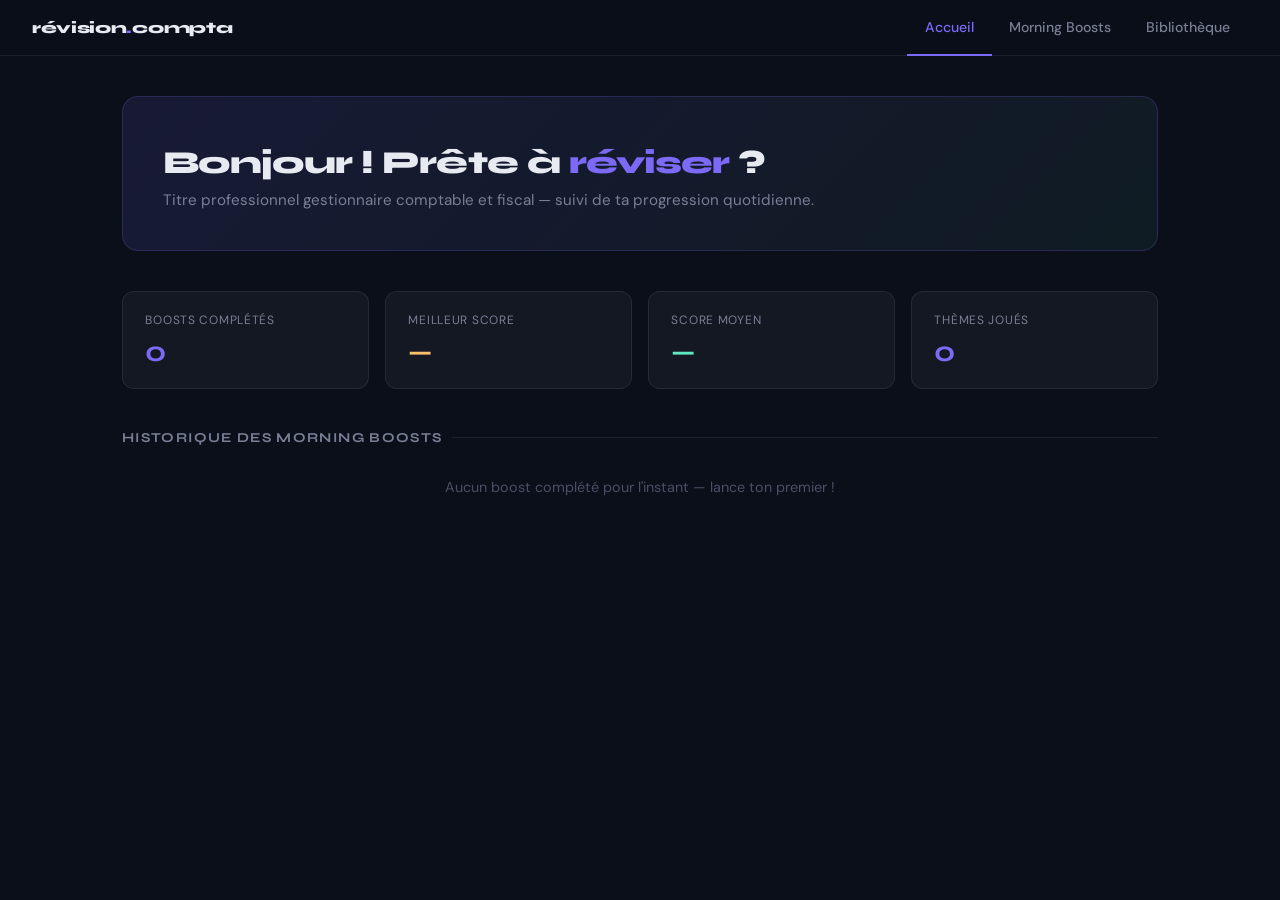
==== index.html @ 11be1490 "Add files via upload" ====
<!DOCTYPE html>
<html lang="fr">
<head>
<meta charset="UTF-8">
<meta name="viewport" content="width=device-width, initial-scale=1.0">
<title>Ma Bibliothèque de Révision — Titre Pro Gestionnaire Comptable</title>
<link href="https://fonts.googleapis.com/css2?family=Syne:wght@400;600;700;800&family=DM+Sans:ital,wght@0,300;0,400;0,500;1,300&display=swap" rel="stylesheet">
<link rel="stylesheet" href="style.css">
</head>
<body>

<nav class="topnav">
  <div class="nav-logo">révision<span>.</span>compta</div>
  <div class="nav-tabs">
    <button class="nav-tab active" onclick="showPage('accueil')">Accueil</button>
    <button class="nav-tab" onclick="showPage('boosts')">Morning Boosts</button>
    <button class="nav-tab" onclick="showPage('biblio')">Bibliothèque</button>
  </div>
</nav>

<!-- PAGE ACCUEIL -->
<div class="page active" id="page-accueil">
  <div class="hero">
    <div class="hero-date" id="hero-date"></div>
    <h1>Bonjour ! Prête à <span>réviser</span> ?</h1>
    <p>Titre professionnel gestionnaire comptable et fiscal — suivi de ta progression quotidienne.</p>
  </div>
  <div class="stats-bar">
    <div class="stat-card"><div class="stat-label">Boosts complétés</div><div class="stat-value accent" id="stat-total">0</div></div>
    <div class="stat-card"><div class="stat-label">Meilleur score</div><div class="stat-value gold" id="stat-best">—</div></div>
    <div class="stat-card"><div class="stat-label">Score moyen</div><div class="stat-value green" id="stat-avg">—</div></div>
    <div class="stat-card"><div class="stat-label">Thèmes joués</div><div class="stat-value accent" id="stat-uniq">0</div></div>
  </div>
  <div class="section-title">Historique des morning boosts</div>
  <div class="boost-history" id="boost-history">
    <div class="boost-empty">Aucun boost complété pour l'instant — lance ton premier !</div>
  </div>
</div>

<!-- PAGE MORNING BOOSTS -->
<div class="page" id="page-boosts">
  <h2 class="page-title">Morning Boosts ⚡</h2>
  <p class="page-sub">Tous tes quiz du matin — clique sur une carte pour commencer.</p>
  <div class="boost-grid" id="boost-grid"></div>
</div>

<!-- PAGE BIBLIOTHÈQUE -->
<div class="page" id="page-biblio">
  <h2 class="page-title">Bibliothèque 📚</h2>
  <p class="page-sub">Tous tes outils de révision — cours interactifs, quiz et cas pratiques.</p>
  <div class="lib-grid">
    <div class="lib-card">
      <div class="lib-card-top"><div class="lib-card-icon">📦</div><span class="lib-badge badge-cours">Cours</span></div>
      <h3>Variations de stocks — Généralités</h3>
      <p>Inventaire intermittent vs permanent, évaluation des stocks, principes PCG.</p>
      <div class="lib-card-footer">
        <div class="lib-topics"><span class="lib-topic">Classe 3</span><span class="lib-topic">Inventaire</span></div>
        <a href="#" class="lib-link">Ouvrir →</a>
      </div>
    </div>
    <div class="lib-card">
      <div class="lib-card-top"><div class="lib-card-icon">📦</div><span class="lib-badge badge-cours">Cours</span></div>
      <h3>Variations de stocks — Écritures</h3>
      <p>Suppression des SI, création des SF, comptes 603 et 713, compte de résultat et bilan.</p>
      <div class="lib-card-footer">
        <div class="lib-topics"><span class="lib-topic">603</span><span class="lib-topic">713</span><span class="lib-topic">Bilan</span></div>
        <a href="#" class="lib-link">Ouvrir →</a>
      </div>
    </div>
    <div class="lib-card">
      <div class="lib-card-top"><div class="lib-card-icon">🏭</div><span class="lib-badge badge-cours">Cours</span></div>
      <h3>Amortissements — Terminologie & Linéaire</h3>
      <p>Valeur brute, VNC, durée d'utilité, plan d'amortissement, prorata temporis.</p>
      <div class="lib-card-footer">
        <div class="lib-topics"><span class="lib-topic">Classe 2</span><span class="lib-topic">6811</span><span class="lib-topic">28x</span></div>
        <a href="#" class="lib-link">Ouvrir →</a>
      </div>
    </div>
    <div class="lib-card">
      <div class="lib-card-top"><div class="lib-card-icon">👥</div><span class="lib-badge badge-cours">Cours</span></div>
      <h3>Charges de personnel</h3>
      <p>Bulletin de paie, brut / net, cotisations salariales et patronales, comptes 641, 421, 431.</p>
      <div class="lib-card-footer">
        <div class="lib-topics"><span class="lib-topic">641</span><span class="lib-topic">421</span><span class="lib-topic">URSSAF</span></div>
        <a href="#" class="lib-link">Ouvrir →</a>
      </div>
    </div>
    <div class="lib-card">
      <div class="lib-card-top"><div class="lib-card-icon">🏦</div><span class="lib-badge badge-cours">Cours</span></div>
      <h3>Rapprochement bancaire</h3>
      <p>État de rapprochement, écarts de décalage, erreurs comptables, compte 512.</p>
      <div class="lib-card-footer">
        <div class="lib-topics"><span class="lib-topic">512</span><span class="lib-topic">État rapp.</span></div>
        <a href="#" class="lib-link">Ouvrir →</a>
      </div>
    </div>
    <div class="lib-card">
      <div class="lib-card-top"><div class="lib-card-icon">❓</div><span class="lib-badge badge-quiz">Quiz</span></div>
      <h3>Quiz Comptabilité Générale — 40 questions</h3>
      <p>Comptes, principes PCG, documents de synthèse, classes 1 à 7.</p>
      <div class="lib-card-footer">
        <div class="lib-topics"><span class="lib-topic">40 Q</span><span class="lib-topic">PCG</span></div>
        <a href="#" class="lib-link">Ouvrir →</a>
      </div>
    </div>
    <div class="lib-card">
      <div class="lib-card-top"><div class="lib-card-icon">🎮</div><span class="lib-badge badge-cas">Cas pratique</span></div>
      <h3>Cas Starserv</h3>
      <p>Coût d'achat et coût de production — cas gamifié sur les palettes en bois Eastwood.</p>
      <div class="lib-card-footer">
        <div class="lib-topics"><span class="lib-topic">Coût achat</span><span class="lib-topic">Coût prod.</span></div>
        <a href="#" class="lib-link">Ouvrir →</a>
      </div>
    </div>
    <div class="lib-card">
      <div class="lib-card-top"><div class="lib-card-icon">🎵</div><span class="lib-badge badge-cours">À venir</span></div>
      <h3>Chanson TVA — style Stromae</h3>
      <p>Mémorisation des règles TVA par la musique — en attente des supports de cours.</p>
      <div class="lib-card-footer">
        <div class="lib-topics"><span class="lib-topic">44571</span><span class="lib-topic">CA3</span></div>
        <span style="font-size:0.78rem;color:var(--text-dim)">Bientôt...</span>
      </div>
    </div>
  </div>
</div>

<!-- QUIZ OVERLAY -->
<div class="quiz-overlay" id="quiz-overlay">
  <div class="quiz-container">
    <div class="quiz-header">
      <button class="quiz-back" onclick="closeQuiz()">← Retour</button>
      <div>
        <div class="quiz-title" id="quiz-title"></div>
        <div class="quiz-subtitle" id="quiz-subtitle"></div>
      </div>
    </div>
    <div class="quiz-progress-bar"><div class="quiz-progress-fill" id="quiz-progress"></div></div>
    <div id="quiz-question-view">
      <div class="quiz-q-num" id="quiz-q-num"></div>
      <div class="quiz-question" id="quiz-question"></div>
      <div class="quiz-options" id="quiz-options"></div>
      <div class="quiz-feedback" id="quiz-feedback"></div>
      <button class="quiz-btn quiz-btn-validate" id="btn-validate" onclick="validateAnswer()" disabled>Valider</button>
      <button class="quiz-btn quiz-btn-next" id="btn-next" onclick="nextQuestion()" style="display:none">Question suivante →</button>
    </div>
    <div id="quiz-results-view" style="display:none">
      <div class="quiz-results">
        <div class="result-emoji" id="result-emoji"></div>
        <div class="result-score" id="result-score"></div>
        <div class="result-label" id="result-label"></div>
        <div class="result-breakdown">
          <span class="rb-green" id="rb-correct"></span>
          <span class="rb-red" id="rb-wrong"></span>
        </div>
        <div class="result-actions">
          <button class="result-btn result-btn-primary" onclick="retryQuiz()">Recommencer</button>
          <button class="result-btn result-btn-secondary" onclick="closeQuiz()">Terminer</button>
        </div>
      </div>
    </div>
  </div>
</div>

<script src="script.js"></script>
</body>
</html>
---- style.css ----
:root {
    --bg: #0b0f1a;
    --bg2: #111622;
    --bg3: #161c2e;
    --card: rgba(255,255,255,0.04);
    --card-hover: rgba(255,255,255,0.07);
    --border: rgba(255,255,255,0.08);
    --border-bright: rgba(255,255,255,0.15);
    --text: #e8eaf2;
    --text-muted: #7a7f96;
    --text-dim: #4a4f65;
    --accent: #7c6af7;
    --accent2: #5de8c0;
    --accent3: #f7c06a;
    --accent4: #f76a6a;
    --accent5: #6aaaf7;
    --accent6: #c06af7;
    --green: #5de8c0;
    --red: #f76a6a;
    --gold: #f7c06a;
  }
  * { box-sizing: border-box; margin: 0; padding: 0; }
  html, body { background: var(--bg) !important; color: var(--text); font-family: 'DM Sans', sans-serif; min-height: 100vh; overflow-x: hidden; }

  .topnav { position: sticky; top: 0; z-index: 100; background: rgba(11,15,26,0.94); backdrop-filter: blur(16px); border-bottom: 1px solid var(--border); padding: 0 2rem; display: flex; align-items: center; height: 56px; }
  .nav-logo { font-family: 'Syne', sans-serif; font-weight: 800; font-size: 1rem; color: var(--text); letter-spacing: -0.02em; margin-right: auto; }
  .nav-logo span { color: var(--accent); }
  .nav-tabs { display: flex; }
  .nav-tab { padding: 0 1.1rem; height: 56px; background: none; border: none; color: var(--text-muted); cursor: pointer; font-family: 'DM Sans', sans-serif; font-size: 0.88rem; font-weight: 500; border-bottom: 2px solid transparent; transition: all 0.2s; white-space: nowrap; }
  .nav-tab:hover { color: var(--text); }
  .nav-tab.active { color: var(--accent); border-bottom-color: var(--accent); }

  .page { display: none; padding: 2.5rem 2rem; max-width: 1100px; margin: 0 auto; width: 100%; }
  .page.active { display: block; }
  h2.page-title { font-family: 'Syne', sans-serif; font-size: 1.6rem; font-weight: 800; margin-bottom: 0.4rem; letter-spacing: -0.02em; }
  .page-sub { color: var(--text-muted); font-size: 0.9rem; margin-bottom: 2rem; }
  .section-title { font-family: 'Syne', sans-serif; font-size: 0.85rem; font-weight: 700; color: var(--text-muted); text-transform: uppercase; letter-spacing: 0.1em; margin-bottom: 1rem; margin-top: 2rem; display: flex; align-items: center; gap: 0.6rem; }
  .section-title::after { content: ''; flex: 1; height: 1px; background: var(--border); }

  .hero { margin-bottom: 2.5rem; padding: 2.5rem; background: linear-gradient(135deg, rgba(124,106,247,0.12) 0%, rgba(93,232,192,0.06) 100%); border: 1px solid rgba(124,106,247,0.2); border-radius: 16px; position: relative; overflow: hidden; }
  .hero-date { font-size: 0.8rem; color: var(--text-muted); margin-bottom: 0.4rem; letter-spacing: 0.08em; text-transform: uppercase; }
  .hero h1 { font-family: 'Syne', sans-serif; font-size: 2rem; font-weight: 800; margin-bottom: 0.5rem; letter-spacing: -0.03em; }
  .hero h1 span { color: var(--accent); }
  .hero p { color: var(--text-muted); font-size: 0.95rem; }

  .stats-bar { display: grid; grid-template-columns: repeat(4, 1fr); gap: 1rem; margin-bottom: 2.5rem; }
  .stat-card { background: var(--card); border: 1px solid var(--border); border-radius: 12px; padding: 1.2rem 1.4rem; }
  .stat-label { font-size: 0.75rem; color: var(--text-muted); text-transform: uppercase; letter-spacing: 0.06em; margin-bottom: 0.4rem; }
  .stat-value { font-family: 'Syne', sans-serif; font-size: 1.8rem; font-weight: 700; }
  .stat-value.green { color: var(--green); }
  .stat-value.gold { color: var(--gold); }
  .stat-value.accent { color: var(--accent); }

  .boost-history { display: flex; flex-direction: column; gap: 0.6rem; }
  .boost-row { display: flex; align-items: center; gap: 1rem; background: var(--card); border: 1px solid var(--border); border-radius: 10px; padding: 0.9rem 1.2rem; transition: all 0.2s; cursor: pointer; }
  .boost-row:hover { background: var(--card-hover); border-color: var(--border-bright); transform: translateX(3px); }
  .boost-row-dot { width: 8px; height: 8px; border-radius: 50%; flex-shrink: 0; }
  .boost-row-theme { font-size: 0.82rem; font-weight: 500; color: var(--text-muted); width: 230px; flex-shrink: 0; }
  .boost-row-date { font-size: 0.8rem; color: var(--text-dim); margin-right: auto; }
  .boost-row-score { font-family: 'Syne', sans-serif; font-size: 0.9rem; font-weight: 700; padding: 0.2rem 0.7rem; border-radius: 6px; }
  .score-great { background: rgba(93,232,192,0.12); color: var(--green); }
  .score-ok { background: rgba(247,192,106,0.12); color: var(--gold); }
  .score-low { background: rgba(247,106,106,0.12); color: var(--red); }
  .boost-row-btn { font-size: 0.75rem; padding: 0.25rem 0.7rem; background: rgba(124,106,247,0.1); color: var(--accent); border: 1px solid rgba(124,106,247,0.2); border-radius: 6px; cursor: pointer; }
  .boost-empty { color: var(--text-dim); font-size: 0.9rem; padding: 1rem 0; text-align: center; }

  .boost-grid { display: grid; grid-template-columns: repeat(3, 1fr); gap: 1rem; }
  .boost-card { background: var(--card); border: 1px solid var(--border); border-radius: 14px; padding: 1.5rem; cursor: pointer; transition: all 0.25s; position: relative; overflow: hidden; }
  .boost-card::before { content: ''; position: absolute; top: 0; left: 0; right: 0; height: 3px; border-radius: 14px 14px 0 0; background: var(--c); }
  .boost-card:hover { transform: translateY(-3px); border-color: var(--border-bright); box-shadow: 0 12px 32px rgba(0,0,0,0.3); }
  .boost-card-icon { font-size: 1.8rem; margin-bottom: 0.5rem; }
  .boost-card-date { font-size: 0.72rem; color: var(--text-dim); margin-bottom: 0.3rem; }
  .boost-card-theme { font-family: 'Syne', sans-serif; font-size: 0.93rem; font-weight: 700; margin-bottom: 0.3rem; }
  .boost-card-sub { font-size: 0.77rem; color: var(--text-muted); margin-bottom: 1rem; line-height: 1.4; }
  .boost-card-meta { display: flex; justify-content: space-between; align-items: center; }
  .boost-card-count { font-size: 0.75rem; color: var(--text-dim); }
  .boost-card-best { font-size: 0.77rem; font-weight: 600; }

  .quiz-overlay { display: none; position: fixed; inset: 0; z-index: 200; background: rgba(11,15,26,0.97); overflow-y: auto; }
  .quiz-overlay.active { display: flex; align-items: flex-start; justify-content: center; padding: 2rem; }
  .quiz-container { width: 100%; max-width: 700px; margin: auto; animation: slideUp 0.3s ease; }
  @keyframes slideUp { from { opacity:0; transform:translateY(20px); } to { opacity:1; transform:translateY(0); } }

  .quiz-header { display: flex; align-items: center; gap: 1rem; margin-bottom: 2rem; }
  .quiz-back { background: var(--card); border: 1px solid var(--border); color: var(--text); padding: 0.5rem 1rem; border-radius: 8px; cursor: pointer; font-size: 0.85rem; }
  .quiz-title { font-family: 'Syne', sans-serif; font-size: 1.2rem; font-weight: 700; }
  .quiz-subtitle { font-size: 0.82rem; color: var(--text-muted); }

  .quiz-progress-bar { height: 4px; background: var(--border); border-radius: 2px; margin-bottom: 2rem; overflow: hidden; }
  .quiz-progress-fill { height: 100%; background: var(--accent); border-radius: 2px; transition: width 0.4s ease; }

  .quiz-q-num { font-size: 0.75rem; color: var(--text-muted); text-transform: uppercase; letter-spacing: 0.08em; margin-bottom: 0.6rem; }
  .quiz-question { font-family: 'Syne', sans-serif; font-size: 1.1rem; font-weight: 600; line-height: 1.5; margin-bottom: 1.5rem; background: var(--card); border: 1px solid var(--border); border-radius: 12px; padding: 1.4rem; }

  .quiz-options { display: flex; flex-direction: column; gap: 0.7rem; margin-bottom: 1.5rem; }
  .quiz-option { background: var(--card); border: 1px solid var(--border); border-radius: 10px; padding: 1rem 1.2rem; cursor: pointer; transition: all 0.18s; display: flex; align-items: flex-start; gap: 0.8rem; font-size: 0.92rem; line-height: 1.4; }
  .quiz-option:hover:not(.locked) { background: var(--card-hover); border-color: var(--border-bright); }
  .quiz-option.selected { border-color: var(--accent); background: rgba(124,106,247,0.08); }
  .quiz-option.correct { border-color: var(--green); background: rgba(93,232,192,0.08); }
  .quiz-option.wrong { border-color: var(--red); background: rgba(247,106,106,0.08); }
  .quiz-option.locked { cursor: default; }
  .opt-letter { width: 24px; height: 24px; flex-shrink: 0; border-radius: 6px; background: var(--border); display: flex; align-items: center; justify-content: center; font-size: 0.75rem; font-weight: 700; color: var(--text-muted); }
  .quiz-option.correct .opt-letter { background: rgba(93,232,192,0.2); color: var(--green); }
  .quiz-option.wrong .opt-letter { background: rgba(247,106,106,0.2); color: var(--red); }
  .quiz-option.selected:not(.correct):not(.wrong) .opt-letter { background: rgba(124,106,247,0.2); color: var(--accent); }

  .quiz-feedback { background: var(--bg3); border: 1px solid var(--border); border-radius: 10px; padding: 1rem 1.2rem; font-size: 0.88rem; line-height: 1.5; margin-bottom: 1.2rem; display: none; }
  .quiz-feedback.show { display: block; }
  .quiz-feedback.correct-fb { border-color: rgba(93,232,192,0.3); }
  .quiz-feedback.wrong-fb { border-color: rgba(247,106,106,0.3); }
  .fb-label { font-weight: 600; margin-bottom: 0.3rem; font-size: 0.82rem; text-transform: uppercase; letter-spacing: 0.06em; }
  .fb-label.ok { color: var(--green); }
  .fb-label.ko { color: var(--red); }

  .quiz-btn { width: 100%; padding: 0.9rem; border-radius: 10px; border: none; cursor: pointer; font-family: 'DM Sans', sans-serif; font-size: 0.95rem; font-weight: 600; transition: all 0.2s; }
  .quiz-btn-validate { background: var(--accent); color: #fff; }
  .quiz-btn-validate:disabled { opacity: 0.3; cursor: default; }
  .quiz-btn-next { background: var(--card); border: 1px solid var(--border); color: var(--text); margin-top: 0.7rem; }

  .quiz-results { text-align: center; padding: 2rem; background: var(--card); border: 1px solid var(--border); border-radius: 16px; }
  .result-emoji { font-size: 3.5rem; margin-bottom: 1rem; }
  .result-score { font-family: 'Syne', sans-serif; font-size: 3rem; font-weight: 800; margin-bottom: 0.3rem; }
  .result-label { color: var(--text-muted); margin-bottom: 1.5rem; }
  .result-breakdown { display: flex; justify-content: center; gap: 1.5rem; margin-bottom: 1.5rem; }
  .result-breakdown span { padding: 0.4rem 0.9rem; border-radius: 8px; font-size: 0.85rem; }
  .rb-green { background: rgba(93,232,192,0.1); color: var(--green); }
  .rb-red { background: rgba(247,106,106,0.1); color: var(--red); }
  .result-actions { display: flex; gap: 0.8rem; justify-content: center; }
  .result-btn { padding: 0.7rem 1.4rem; border-radius: 8px; border: none; cursor: pointer; font-family: 'DM Sans', sans-serif; font-size: 0.9rem; font-weight: 600; }
  .result-btn-primary { background: var(--accent); color: #fff; }
  .result-btn-secondary { background: var(--card); border: 1px solid var(--border); color: var(--text); }

  .lib-grid { display: grid; grid-template-columns: repeat(2, 1fr); gap: 1rem; }
  .lib-card { background: var(--card); border: 1px solid var(--border); border-radius: 14px; padding: 1.5rem; transition: all 0.25s; }
  .lib-card:hover { border-color: var(--border-bright); transform: translateY(-2px); }
  .lib-card-top { display: flex; align-items: flex-start; justify-content: space-between; margin-bottom: 0.8rem; }
  .lib-card-icon { font-size: 1.5rem; }
  .lib-badge { font-size: 0.7rem; padding: 0.2rem 0.6rem; border-radius: 20px; font-weight: 600; text-transform: uppercase; letter-spacing: 0.05em; }
  .badge-cours { background: rgba(124,106,247,0.12); color: var(--accent); border: 1px solid rgba(124,106,247,0.2); }
  .badge-quiz { background: rgba(93,232,192,0.1); color: var(--green); border: 1px solid rgba(93,232,192,0.2); }
  .badge-cas { background: rgba(247,192,106,0.1); color: var(--gold); border: 1px solid rgba(247,192,106,0.2); }
  .lib-card h3 { font-family: 'Syne', sans-serif; font-size: 1rem; font-weight: 700; margin-bottom: 0.3rem; }
  .lib-card p { font-size: 0.82rem; color: var(--text-muted); line-height: 1.4; margin-bottom: 1rem; }
  .lib-card-footer { display: flex; align-items: center; justify-content: space-between; }
  .lib-topics { display: flex; gap: 0.4rem; flex-wrap: wrap; }
  .lib-topic { font-size: 0.7rem; color: var(--text-dim); background: var(--bg3); padding: 0.15rem 0.5rem; border-radius: 4px; }
  .lib-link { font-size: 0.8rem; color: var(--accent); text-decoration: none; font-weight: 500; padding: 0.3rem 0.8rem; border-radius: 6px; border: 1px solid rgba(124,106,247,0.2); background: rgba(124,106,247,0.06); }

  @media (max-width: 700px) {
    .stats-bar { grid-template-columns: repeat(2,1fr); }
    .boost-grid { grid-template-columns: 1fr; }
    .lib-grid { grid-template-columns: 1fr; }
    .boost-row-theme { width: auto; }
    .topnav, .page { padding-left: 1rem; padding-right: 1rem; }
    .hero h1 { font-size: 1.4rem; }
  }
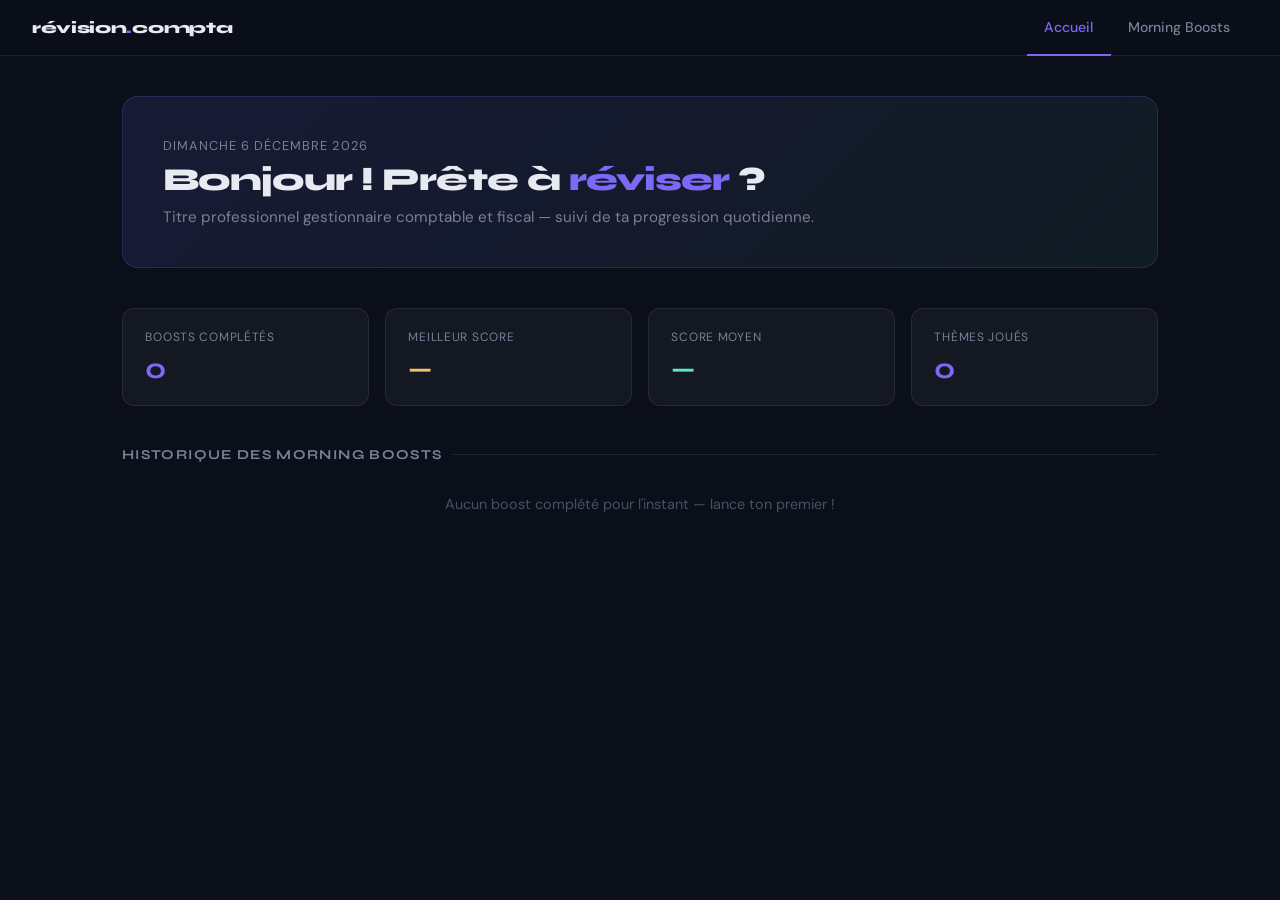
==== commit 98942994: "Disable 'Bibliothèque' button in navigation Comment out the 'Bibliothèque' button in the navigation." ====
--- a/index.html
+++ b/index.html
@@ -14,7 +14,7 @@
   <div class="nav-tabs">
     <button class="nav-tab active" onclick="showPage('accueil')">Accueil</button>
     <button class="nav-tab" onclick="showPage('boosts')">Morning Boosts</button>
-    <button class="nav-tab" onclick="showPage('biblio')">Bibliothèque</button>
+    <!--<button class="nav-tab" onclick="showPage('biblio')">Bibliothèque</button> -->
   </div>
 </nav>
 
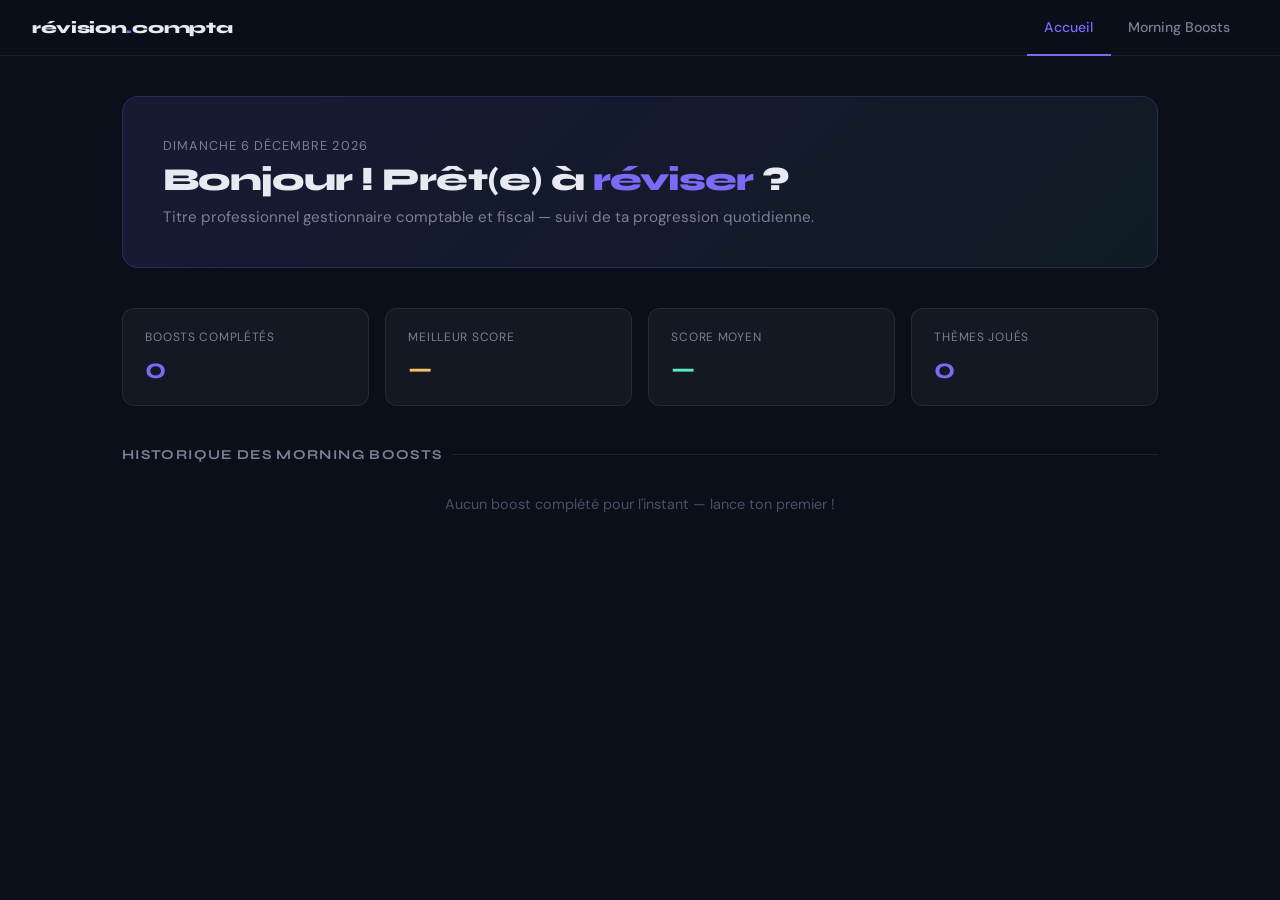
==== commit 3af47c51: "Make greeting gender-inclusive in index.html Updated greeting to be gender-inclusive." ====
--- a/index.html
+++ b/index.html
@@ -14,7 +14,7 @@
   <div class="nav-tabs">
     <button class="nav-tab active" onclick="showPage('accueil')">Accueil</button>
     <button class="nav-tab" onclick="showPage('boosts')">Morning Boosts</button>
-    <!--<button class="nav-tab" onclick="showPage('biblio')">Bibliothèque</button> -->
+   <!-- <button class="nav-tab" onclick="showPage('biblio')">Bibliothèque</button>-->
   </div>
 </nav>
 
@@ -22,7 +22,7 @@
 <div class="page active" id="page-accueil">
   <div class="hero">
     <div class="hero-date" id="hero-date"></div>
-    <h1>Bonjour ! Prête à <span>réviser</span> ?</h1>
+    <h1>Bonjour ! Prêt(e) à <span>réviser</span> ?</h1>
     <p>Titre professionnel gestionnaire comptable et fiscal — suivi de ta progression quotidienne.</p>
   </div>
   <div class="stats-bar">
--- a/style.css
+++ b/style.css
@@ -154,3 +154,40 @@
     .topnav, .page { padding-left: 1rem; padding-right: 1rem; }
     .hero h1 { font-size: 1.4rem; }
   }
+
+/* NAVBAR MOBILE */
+@media (max-width: 700px){
+
+  .topnav{
+    display:flex;
+    align-items:center;
+    justify-content:space-between;
+    gap:12px;
+    padding:1rem;
+  }
+
+  .nav-logo{
+    font-size:1.1rem;
+    flex-shrink:0;
+    max-width:45%;
+  }
+
+  .nav-tabs{
+    display:flex;
+    gap:.35rem;
+    flex-wrap:wrap;
+    justify-content:flex-end;
+  }
+
+  .nav-tab{
+    padding:.55rem .7rem;
+    font-size:.9rem;
+    white-space:nowrap;
+  }
+
+}
+.nav-tabs{
+  min-width:0;
+}
+
+
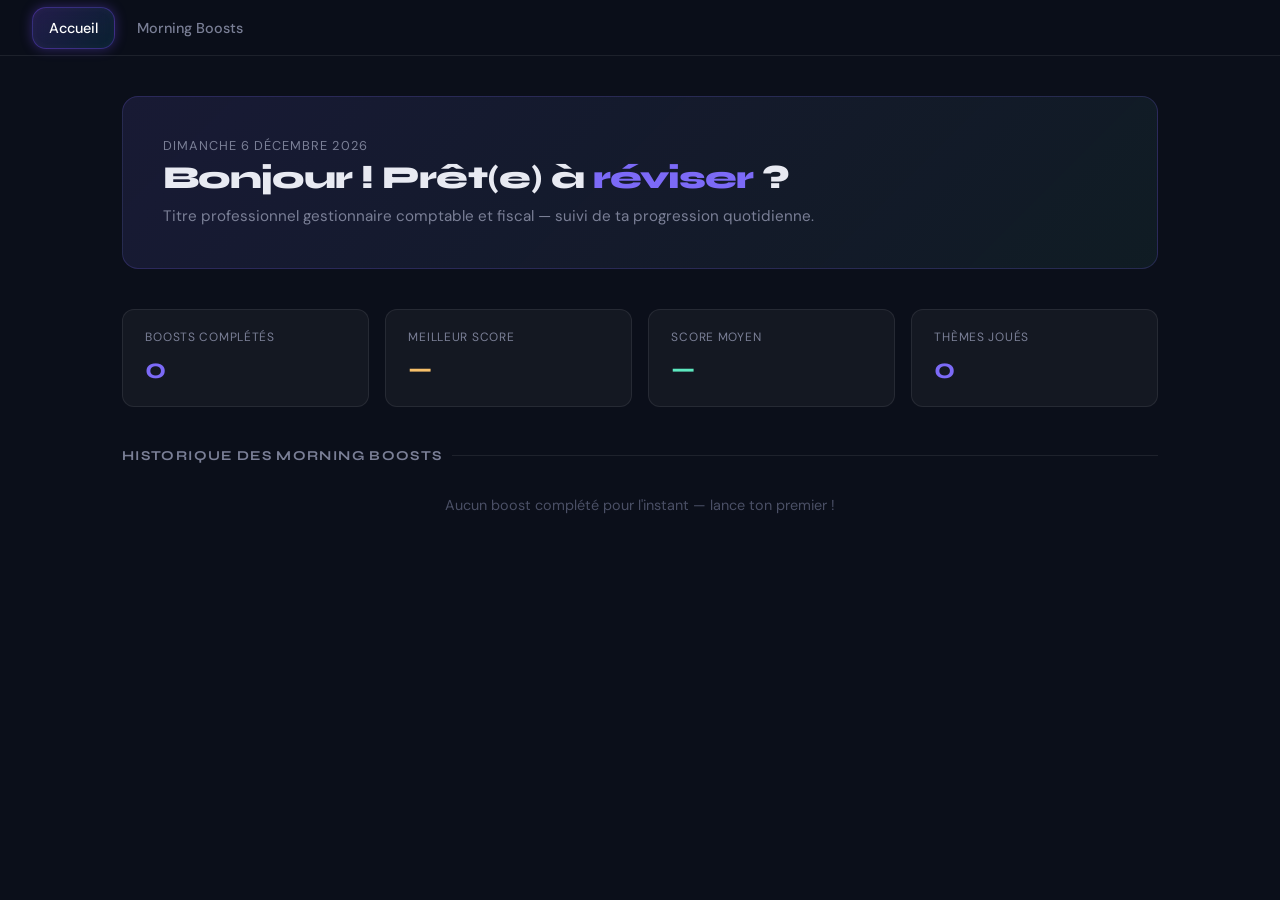
==== commit 02cd57d9: "Revise text in navigation and page descriptions Updated phrasing in the navigation and page sections" ====
--- a/index.html
+++ b/index.html
@@ -10,7 +10,7 @@
 <body>
 
 <nav class="topnav">
-  <div class="nav-logo">révision<span>.</span>compta</div>
+  <!--<div class="nav-logo">révision<span>.</span>compta</div>-->
   <div class="nav-tabs">
     <button class="nav-tab active" onclick="showPage('accueil')">Accueil</button>
     <button class="nav-tab" onclick="showPage('boosts')">Morning Boosts</button>
@@ -40,14 +40,14 @@
 <!-- PAGE MORNING BOOSTS -->
 <div class="page" id="page-boosts">
   <h2 class="page-title">Morning Boosts ⚡</h2>
-  <p class="page-sub">Tous tes quiz du matin — clique sur une carte pour commencer.</p>
+  <p class="page-sub">Tous tes quiz du matin, clique sur une carte pour commencer.</p>
   <div class="boost-grid" id="boost-grid"></div>
 </div>
 
 <!-- PAGE BIBLIOTHÈQUE -->
 <div class="page" id="page-biblio">
   <h2 class="page-title">Bibliothèque 📚</h2>
-  <p class="page-sub">Tous tes outils de révision — cours interactifs, quiz et cas pratiques.</p>
+  <p class="page-sub">Tous tes outils de révision : cours interactifs, quiz et cas pratiques.</p>
   <div class="lib-grid">
     <div class="lib-card">
       <div class="lib-card-top"><div class="lib-card-icon">📦</div><span class="lib-badge badge-cours">Cours</span></div>
--- a/style.css
+++ b/style.css
@@ -1,193 +1,1160 @@
-  :root {
-    --bg: #0b0f1a;
-    --bg2: #111622;
-    --bg3: #161c2e;
-    --card: rgba(255,255,255,0.04);
-    --card-hover: rgba(255,255,255,0.07);
-    --border: rgba(255,255,255,0.08);
-    --border-bright: rgba(255,255,255,0.15);
-    --text: #e8eaf2;
-    --text-muted: #7a7f96;
-    --text-dim: #4a4f65;
-    --accent: #7c6af7;
-    --accent2: #5de8c0;
-    --accent3: #f7c06a;
-    --accent4: #f76a6a;
-    --accent5: #6aaaf7;
-    --accent6: #c06af7;
-    --green: #5de8c0;
-    --red: #f76a6a;
-    --gold: #f7c06a;
-  }
-  * { box-sizing: border-box; margin: 0; padding: 0; }
-  html, body { background: var(--bg) !important; color: var(--text); font-family: 'DM Sans', sans-serif; min-height: 100vh; overflow-x: hidden; }
-
-  .topnav { position: sticky; top: 0; z-index: 100; background: rgba(11,15,26,0.94); backdrop-filter: blur(16px); border-bottom: 1px solid var(--border); padding: 0 2rem; display: flex; align-items: center; height: 56px; }
-  .nav-logo { font-family: 'Syne', sans-serif; font-weight: 800; font-size: 1rem; color: var(--text); letter-spacing: -0.02em; margin-right: auto; }
-  .nav-logo span { color: var(--accent); }
-  .nav-tabs { display: flex; }
-  .nav-tab { padding: 0 1.1rem; height: 56px; background: none; border: none; color: var(--text-muted); cursor: pointer; font-family: 'DM Sans', sans-serif; font-size: 0.88rem; font-weight: 500; border-bottom: 2px solid transparent; transition: all 0.2s; white-space: nowrap; }
-  .nav-tab:hover { color: var(--text); }
-  .nav-tab.active { color: var(--accent); border-bottom-color: var(--accent); }
-
-  .page { display: none; padding: 2.5rem 2rem; max-width: 1100px; margin: 0 auto; width: 100%; }
-  .page.active { display: block; }
-  h2.page-title { font-family: 'Syne', sans-serif; font-size: 1.6rem; font-weight: 800; margin-bottom: 0.4rem; letter-spacing: -0.02em; }
-  .page-sub { color: var(--text-muted); font-size: 0.9rem; margin-bottom: 2rem; }
-  .section-title { font-family: 'Syne', sans-serif; font-size: 0.85rem; font-weight: 700; color: var(--text-muted); text-transform: uppercase; letter-spacing: 0.1em; margin-bottom: 1rem; margin-top: 2rem; display: flex; align-items: center; gap: 0.6rem; }
-  .section-title::after { content: ''; flex: 1; height: 1px; background: var(--border); }
-
-  .hero { margin-bottom: 2.5rem; padding: 2.5rem; background: linear-gradient(135deg, rgba(124,106,247,0.12) 0%, rgba(93,232,192,0.06) 100%); border: 1px solid rgba(124,106,247,0.2); border-radius: 16px; position: relative; overflow: hidden; }
-  .hero-date { font-size: 0.8rem; color: var(--text-muted); margin-bottom: 0.4rem; letter-spacing: 0.08em; text-transform: uppercase; }
-  .hero h1 { font-family: 'Syne', sans-serif; font-size: 2rem; font-weight: 800; margin-bottom: 0.5rem; letter-spacing: -0.03em; }
-  .hero h1 span { color: var(--accent); }
-  .hero p { color: var(--text-muted); font-size: 0.95rem; }
-
-  .stats-bar { display: grid; grid-template-columns: repeat(4, 1fr); gap: 1rem; margin-bottom: 2.5rem; }
-  .stat-card { background: var(--card); border: 1px solid var(--border); border-radius: 12px; padding: 1.2rem 1.4rem; }
-  .stat-label { font-size: 0.75rem; color: var(--text-muted); text-transform: uppercase; letter-spacing: 0.06em; margin-bottom: 0.4rem; }
-  .stat-value { font-family: 'Syne', sans-serif; font-size: 1.8rem; font-weight: 700; }
-  .stat-value.green { color: var(--green); }
-  .stat-value.gold { color: var(--gold); }
-  .stat-value.accent { color: var(--accent); }
-
-  .boost-history { display: flex; flex-direction: column; gap: 0.6rem; }
-  .boost-row { display: flex; align-items: center; gap: 1rem; background: var(--card); border: 1px solid var(--border); border-radius: 10px; padding: 0.9rem 1.2rem; transition: all 0.2s; cursor: pointer; }
-  .boost-row:hover { background: var(--card-hover); border-color: var(--border-bright); transform: translateX(3px); }
-  .boost-row-dot { width: 8px; height: 8px; border-radius: 50%; flex-shrink: 0; }
-  .boost-row-theme { font-size: 0.82rem; font-weight: 500; color: var(--text-muted); width: 230px; flex-shrink: 0; }
-  .boost-row-date { font-size: 0.8rem; color: var(--text-dim); margin-right: auto; }
-  .boost-row-score { font-family: 'Syne', sans-serif; font-size: 0.9rem; font-weight: 700; padding: 0.2rem 0.7rem; border-radius: 6px; }
-  .score-great { background: rgba(93,232,192,0.12); color: var(--green); }
-  .score-ok { background: rgba(247,192,106,0.12); color: var(--gold); }
-  .score-low { background: rgba(247,106,106,0.12); color: var(--red); }
-  .boost-row-btn { font-size: 0.75rem; padding: 0.25rem 0.7rem; background: rgba(124,106,247,0.1); color: var(--accent); border: 1px solid rgba(124,106,247,0.2); border-radius: 6px; cursor: pointer; }
-  .boost-empty { color: var(--text-dim); font-size: 0.9rem; padding: 1rem 0; text-align: center; }
-
-  .boost-grid { display: grid; grid-template-columns: repeat(3, 1fr); gap: 1rem; }
-  .boost-card { background: var(--card); border: 1px solid var(--border); border-radius: 14px; padding: 1.5rem; cursor: pointer; transition: all 0.25s; position: relative; overflow: hidden; }
-  .boost-card::before { content: ''; position: absolute; top: 0; left: 0; right: 0; height: 3px; border-radius: 14px 14px 0 0; background: var(--c); }
-  .boost-card:hover { transform: translateY(-3px); border-color: var(--border-bright); box-shadow: 0 12px 32px rgba(0,0,0,0.3); }
-  .boost-card-icon { font-size: 1.8rem; margin-bottom: 0.5rem; }
-  .boost-card-date { font-size: 0.72rem; color: var(--text-dim); margin-bottom: 0.3rem; }
-  .boost-card-theme { font-family: 'Syne', sans-serif; font-size: 0.93rem; font-weight: 700; margin-bottom: 0.3rem; }
-  .boost-card-sub { font-size: 0.77rem; color: var(--text-muted); margin-bottom: 1rem; line-height: 1.4; }
-  .boost-card-meta { display: flex; justify-content: space-between; align-items: center; }
-  .boost-card-count { font-size: 0.75rem; color: var(--text-dim); }
-  .boost-card-best { font-size: 0.77rem; font-weight: 600; }
-
-  .quiz-overlay { display: none; position: fixed; inset: 0; z-index: 200; background: rgba(11,15,26,0.97); overflow-y: auto; }
-  .quiz-overlay.active { display: flex; align-items: flex-start; justify-content: center; padding: 2rem; }
-  .quiz-container { width: 100%; max-width: 700px; margin: auto; animation: slideUp 0.3s ease; }
-  @keyframes slideUp { from { opacity:0; transform:translateY(20px); } to { opacity:1; transform:translateY(0); } }
-
-  .quiz-header { display: flex; align-items: center; gap: 1rem; margin-bottom: 2rem; }
-  .quiz-back { background: var(--card); border: 1px solid var(--border); color: var(--text); padding: 0.5rem 1rem; border-radius: 8px; cursor: pointer; font-size: 0.85rem; }
-  .quiz-title { font-family: 'Syne', sans-serif; font-size: 1.2rem; font-weight: 700; }
-  .quiz-subtitle { font-size: 0.82rem; color: var(--text-muted); }
-
-  .quiz-progress-bar { height: 4px; background: var(--border); border-radius: 2px; margin-bottom: 2rem; overflow: hidden; }
-  .quiz-progress-fill { height: 100%; background: var(--accent); border-radius: 2px; transition: width 0.4s ease; }
-
-  .quiz-q-num { font-size: 0.75rem; color: var(--text-muted); text-transform: uppercase; letter-spacing: 0.08em; margin-bottom: 0.6rem; }
-  .quiz-question { font-family: 'Syne', sans-serif; font-size: 1.1rem; font-weight: 600; line-height: 1.5; margin-bottom: 1.5rem; background: var(--card); border: 1px solid var(--border); border-radius: 12px; padding: 1.4rem; }
-
-  .quiz-options { display: flex; flex-direction: column; gap: 0.7rem; margin-bottom: 1.5rem; }
-  .quiz-option { background: var(--card); border: 1px solid var(--border); border-radius: 10px; padding: 1rem 1.2rem; cursor: pointer; transition: all 0.18s; display: flex; align-items: flex-start; gap: 0.8rem; font-size: 0.92rem; line-height: 1.4; }
-  .quiz-option:hover:not(.locked) { background: var(--card-hover); border-color: var(--border-bright); }
-  .quiz-option.selected { border-color: var(--accent); background: rgba(124,106,247,0.08); }
-  .quiz-option.correct { border-color: var(--green); background: rgba(93,232,192,0.08); }
-  .quiz-option.wrong { border-color: var(--red); background: rgba(247,106,106,0.08); }
-  .quiz-option.locked { cursor: default; }
-  .opt-letter { width: 24px; height: 24px; flex-shrink: 0; border-radius: 6px; background: var(--border); display: flex; align-items: center; justify-content: center; font-size: 0.75rem; font-weight: 700; color: var(--text-muted); }
-  .quiz-option.correct .opt-letter { background: rgba(93,232,192,0.2); color: var(--green); }
-  .quiz-option.wrong .opt-letter { background: rgba(247,106,106,0.2); color: var(--red); }
-  .quiz-option.selected:not(.correct):not(.wrong) .opt-letter { background: rgba(124,106,247,0.2); color: var(--accent); }
-
-  .quiz-feedback { background: var(--bg3); border: 1px solid var(--border); border-radius: 10px; padding: 1rem 1.2rem; font-size: 0.88rem; line-height: 1.5; margin-bottom: 1.2rem; display: none; }
-  .quiz-feedback.show { display: block; }
-  .quiz-feedback.correct-fb { border-color: rgba(93,232,192,0.3); }
-  .quiz-feedback.wrong-fb { border-color: rgba(247,106,106,0.3); }
-  .fb-label { font-weight: 600; margin-bottom: 0.3rem; font-size: 0.82rem; text-transform: uppercase; letter-spacing: 0.06em; }
-  .fb-label.ok { color: var(--green); }
-  .fb-label.ko { color: var(--red); }
-
-  .quiz-btn { width: 100%; padding: 0.9rem; border-radius: 10px; border: none; cursor: pointer; font-family: 'DM Sans', sans-serif; font-size: 0.95rem; font-weight: 600; transition: all 0.2s; }
-  .quiz-btn-validate { background: var(--accent); color: #fff; }
-  .quiz-btn-validate:disabled { opacity: 0.3; cursor: default; }
-  .quiz-btn-next { background: var(--card); border: 1px solid var(--border); color: var(--text); margin-top: 0.7rem; }
-
-  .quiz-results { text-align: center; padding: 2rem; background: var(--card); border: 1px solid var(--border); border-radius: 16px; }
-  .result-emoji { font-size: 3.5rem; margin-bottom: 1rem; }
-  .result-score { font-family: 'Syne', sans-serif; font-size: 3rem; font-weight: 800; margin-bottom: 0.3rem; }
-  .result-label { color: var(--text-muted); margin-bottom: 1.5rem; }
-  .result-breakdown { display: flex; justify-content: center; gap: 1.5rem; margin-bottom: 1.5rem; }
-  .result-breakdown span { padding: 0.4rem 0.9rem; border-radius: 8px; font-size: 0.85rem; }
-  .rb-green { background: rgba(93,232,192,0.1); color: var(--green); }
-  .rb-red { background: rgba(247,106,106,0.1); color: var(--red); }
-  .result-actions { display: flex; gap: 0.8rem; justify-content: center; }
-  .result-btn { padding: 0.7rem 1.4rem; border-radius: 8px; border: none; cursor: pointer; font-family: 'DM Sans', sans-serif; font-size: 0.9rem; font-weight: 600; }
-  .result-btn-primary { background: var(--accent); color: #fff; }
-  .result-btn-secondary { background: var(--card); border: 1px solid var(--border); color: var(--text); }
-
-  .lib-grid { display: grid; grid-template-columns: repeat(2, 1fr); gap: 1rem; }
-  .lib-card { background: var(--card); border: 1px solid var(--border); border-radius: 14px; padding: 1.5rem; transition: all 0.25s; }
-  .lib-card:hover { border-color: var(--border-bright); transform: translateY(-2px); }
-  .lib-card-top { display: flex; align-items: flex-start; justify-content: space-between; margin-bottom: 0.8rem; }
-  .lib-card-icon { font-size: 1.5rem; }
-  .lib-badge { font-size: 0.7rem; padding: 0.2rem 0.6rem; border-radius: 20px; font-weight: 600; text-transform: uppercase; letter-spacing: 0.05em; }
-  .badge-cours { background: rgba(124,106,247,0.12); color: var(--accent); border: 1px solid rgba(124,106,247,0.2); }
-  .badge-quiz { background: rgba(93,232,192,0.1); color: var(--green); border: 1px solid rgba(93,232,192,0.2); }
-  .badge-cas { background: rgba(247,192,106,0.1); color: var(--gold); border: 1px solid rgba(247,192,106,0.2); }
-  .lib-card h3 { font-family: 'Syne', sans-serif; font-size: 1rem; font-weight: 700; margin-bottom: 0.3rem; }
-  .lib-card p { font-size: 0.82rem; color: var(--text-muted); line-height: 1.4; margin-bottom: 1rem; }
-  .lib-card-footer { display: flex; align-items: center; justify-content: space-between; }
-  .lib-topics { display: flex; gap: 0.4rem; flex-wrap: wrap; }
-  .lib-topic { font-size: 0.7rem; color: var(--text-dim); background: var(--bg3); padding: 0.15rem 0.5rem; border-radius: 4px; }
-  .lib-link { font-size: 0.8rem; color: var(--accent); text-decoration: none; font-weight: 500; padding: 0.3rem 0.8rem; border-radius: 6px; border: 1px solid rgba(124,106,247,0.2); background: rgba(124,106,247,0.06); }
-
-  @media (max-width: 700px) {
-    .stats-bar { grid-template-columns: repeat(2,1fr); }
-    .boost-grid { grid-template-columns: 1fr; }
-    .lib-grid { grid-template-columns: 1fr; }
-    .boost-row-theme { width: auto; }
-    .topnav, .page { padding-left: 1rem; padding-right: 1rem; }
-    .hero h1 { font-size: 1.4rem; }
-  }
-
-/* NAVBAR MOBILE */
-@media (max-width: 700px){
+/* =========================================================
+   STYLE.CSS — MORNING BOOST COMPTA
+   ========================================================= */
+
+/* =========================================================
+   VARIABLES
+   ========================================================= */
+
+:root {
+
+  --bg: #0b0f1a;
+  --bg2: #111622;
+  --bg3: #161c2e;
+
+  --card: rgba(255,255,255,0.04);
+  --card-hover: rgba(255,255,255,0.07);
+
+  --border: rgba(255,255,255,0.08);
+  --border-bright: rgba(255,255,255,0.15);
+
+  --text: #e8eaf2;
+  --text-muted: #7a7f96;
+  --text-dim: #4a4f65;
+
+  --accent: #7c6af7;
+  --accent2: #5de8c0;
+  --accent3: #f7c06a;
+  --accent4: #f76a6a;
+  --accent5: #6aaaf7;
+  --accent6: #c06af7;
+
+  --green: #5de8c0;
+  --red: #f76a6a;
+  --gold: #f7c06a;
+
+  --shadow-soft: 0 12px 32px rgba(0,0,0,0.28);
+  --shadow-accent: 0 0 18px rgba(123,79,255,0.35);
+
+  --radius-sm: 8px;
+  --radius-md: 12px;
+  --radius-lg: 16px;
+
+  --transition: 0.25s ease;
+
+}
+
+/* =========================================================
+   RESET
+   ========================================================= */
+
+*{
+  box-sizing:border-box;
+  margin:0;
+  padding:0;
+}
+
+html,
+body{
+  background:var(--bg) !important;
+  color:var(--text);
+  font-family:'DM Sans',sans-serif;
+  min-height:100vh;
+  overflow-x:hidden;
+}
+
+/* =========================================================
+   GLOBAL
+   ========================================================= */
+
+.page{
+  display:none;
+  padding:2.5rem 2rem;
+  max-width:1100px;
+  margin:0 auto;
+  width:100%;
+}
+
+.page.active{
+  display:block;
+}
+
+h2.page-title{
+  font-family:'Syne',sans-serif;
+  font-size:1.6rem;
+  font-weight:800;
+  margin-bottom:.4rem;
+  letter-spacing:-0.02em;
+}
+
+.page-sub{
+  color:var(--text-muted);
+  font-size:.9rem;
+  margin-bottom:2rem;
+  overflow-wrap:anywhere;
+}
+
+.section-title{
+  font-family:'Syne',sans-serif;
+  font-size:.85rem;
+  font-weight:700;
+
+  color:var(--text-muted);
+
+  text-transform:uppercase;
+  letter-spacing:.1em;
+
+  margin-top:2rem;
+  margin-bottom:1rem;
+
+  display:flex;
+  align-items:center;
+  gap:.6rem;
+}
+
+.section-title::after{
+  content:'';
+  flex:1;
+  height:1px;
+  background:var(--border);
+}
+
+/* =========================================================
+   NAVBAR
+   ========================================================= */
+
+.topnav{
+  position:sticky;
+  top:0;
+  z-index:100;
+
+  height:56px;
+
+  display:flex;
+  align-items:center;
+  justify-content:space-between;
+  gap:12px;
+
+  padding:0 2rem;
+
+  background:rgba(11,15,26,0.94);
+
+  backdrop-filter:blur(16px);
+
+  border-bottom:1px solid var(--border);
+}
+
+.nav-logo{
+  font-family:'Syne',sans-serif;
+  font-weight:800;
+  font-size:1rem;
+  letter-spacing:-0.02em;
+
+  color:var(--text);
+
+  flex-shrink:0;
+}
+
+.nav-logo span{
+  color:var(--accent);
+}
+
+.nav-tabs{
+  display:flex;
+  align-items:center;
+  gap:.35rem;
+
+  min-width:0;
+}
+
+.nav-tab{
+  height:42px;
+
+  display:flex;
+  align-items:center;
+  justify-content:center;
+
+  padding:.7rem 1rem;
+
+  border:none;
+  border-radius:14px;
+
+  background:transparent;
+
+  color:var(--text-muted);
+
+  font-family:'DM Sans',sans-serif;
+  font-size:.9rem;
+  font-weight:500;
+
+  cursor:pointer;
+
+  white-space:nowrap;
+
+  transition:
+    background var(--transition),
+    color var(--transition),
+    transform var(--transition),
+    box-shadow var(--transition);
+}
+
+.nav-tab:hover{
+  color:var(--text);
+  background:rgba(255,255,255,0.04);
+}
+
+.nav-tab.active{
+
+  background:linear-gradient(
+    135deg,
+    rgba(123,79,255,0.22),
+    rgba(0,191,255,0.10)
+  );
+
+  border:1px solid rgba(123,79,255,0.35);
+
+  color:#fff;
+
+  box-shadow:
+    0 0 12px rgba(123,79,255,0.35),
+    inset 0 0 10px rgba(255,255,255,0.04);
+
+  backdrop-filter:blur(10px);
+}
+
+.nav-tab.active:hover{
+
+  transform:translateY(-1px) scale(1.03);
+
+  box-shadow:
+    0 0 20px rgba(123,79,255,0.55),
+    inset 0 0 12px rgba(255,255,255,0.06);
+}
+
+/* =========================================================
+   HERO
+   ========================================================= */
+
+.hero{
+
+  position:relative;
+  overflow:hidden;
+
+  margin-bottom:2.5rem;
+
+  padding:2.5rem;
+
+  border-radius:var(--radius-lg);
+
+  background:
+    linear-gradient(
+      135deg,
+      rgba(124,106,247,0.12) 0%,
+      rgba(93,232,192,0.06) 100%
+    );
+
+  border:1px solid rgba(124,106,247,0.20);
+}
+
+.hero-date{
+  margin-bottom:.4rem;
+
+  color:var(--text-muted);
+
+  font-size:.8rem;
+
+  letter-spacing:.08em;
+  text-transform:uppercase;
+}
+
+.hero h1{
+  font-family:'Syne',sans-serif;
+  font-size:2rem;
+  font-weight:800;
+
+  margin-bottom:.5rem;
+
+  letter-spacing:-0.03em;
+  line-height:1.1;
+}
+
+.hero h1 span{
+  color:var(--accent);
+}
+
+.hero p{
+  color:var(--text-muted);
+  font-size:.95rem;
+  line-height:1.6;
+}
+
+/* =========================================================
+   STATS
+   ========================================================= */
+
+.stats-bar{
+  display:grid;
+  grid-template-columns:repeat(4,1fr);
+  gap:1rem;
+
+  margin-bottom:2.5rem;
+}
+
+.stat-card{
+  padding:1.2rem 1.4rem;
+
+  background:var(--card);
+
+  border:1px solid var(--border);
+  border-radius:var(--radius-md);
+}
+
+.stat-label{
+  margin-bottom:.4rem;
+
+  color:var(--text-muted);
+
+  font-size:.75rem;
+
+  text-transform:uppercase;
+  letter-spacing:.06em;
+}
+
+.stat-value{
+  font-family:'Syne',sans-serif;
+  font-size:1.8rem;
+  font-weight:700;
+}
+
+.stat-value.green{
+  color:var(--green);
+}
+
+.stat-value.gold{
+  color:var(--gold);
+}
+
+.stat-value.accent{
+  color:var(--accent);
+}
+
+/* =========================================================
+   BOOST HISTORY
+   ========================================================= */
+
+.boost-history{
+  display:flex;
+  flex-direction:column;
+  gap:.6rem;
+}
+
+.boost-row{
+  display:flex;
+  align-items:center;
+  gap:1rem;
+
+  padding:.9rem 1.2rem;
+
+  background:var(--card);
+
+  border:1px solid var(--border);
+  border-radius:10px;
+
+  cursor:pointer;
+
+  transition:all var(--transition);
+}
+
+.boost-row:hover{
+  background:var(--card-hover);
+  border-color:var(--border-bright);
+
+  transform:translateX(3px);
+}
+
+.boost-row-dot{
+  width:8px;
+  height:8px;
+
+  border-radius:50%;
+
+  flex-shrink:0;
+}
+
+.boost-row-theme{
+  width:230px;
+  flex-shrink:0;
+
+  font-size:.82rem;
+  font-weight:500;
+
+  color:var(--text-muted);
+
+  overflow-wrap:anywhere;
+}
+
+.boost-row-date{
+  margin-right:auto;
+
+  font-size:.8rem;
+
+  color:var(--text-dim);
+}
+
+.boost-row-score{
+  font-family:'Syne',sans-serif;
+  font-size:.9rem;
+  font-weight:700;
+
+  padding:.2rem .7rem;
+
+  border-radius:6px;
+}
+
+.score-great{
+  background:rgba(93,232,192,0.12);
+  color:var(--green);
+}
+
+.score-ok{
+  background:rgba(247,192,106,0.12);
+  color:var(--gold);
+}
+
+.score-low{
+  background:rgba(247,106,106,0.12);
+  color:var(--red);
+}
+
+.boost-row-btn{
+  padding:.25rem .7rem;
+
+  border-radius:6px;
+
+  font-size:.75rem;
+
+  background:rgba(124,106,247,0.1);
+
+  color:var(--accent);
+
+  border:1px solid rgba(124,106,247,0.2);
+}
+
+.boost-empty{
+  padding:1rem 0;
+
+  color:var(--text-dim);
+
+  font-size:.9rem;
+
+  text-align:center;
+}
+
+/* =========================================================
+   BOOST GRID
+   ========================================================= */
+
+.boost-grid{
+  display:grid;
+  grid-template-columns:repeat(3,1fr);
+  gap:1rem;
+}
+
+.boost-card{
+
+  position:relative;
+  overflow:hidden;
+
+  padding:1.5rem;
+
+  border-radius:14px;
+
+  background:var(--card);
+
+  border:1px solid var(--border);
+
+  cursor:pointer;
+
+  transition:
+    transform var(--transition),
+    border-color var(--transition),
+    box-shadow var(--transition);
+}
+
+.boost-card::before{
+  content:'';
+
+  position:absolute;
+  top:0;
+  left:0;
+  right:0;
+
+  height:3px;
+
+  background:var(--c);
+}
+
+.boost-card:hover{
+  transform:translateY(-3px);
+
+  border-color:var(--border-bright);
+
+  box-shadow:var(--shadow-soft);
+}
+
+.boost-card-icon{
+  font-size:1.8rem;
+  margin-bottom:.5rem;
+}
+
+.boost-card-date{
+  font-size:.72rem;
+  color:var(--text-dim);
+
+  margin-bottom:.3rem;
+}
+
+.boost-card-theme{
+  font-family:'Syne',sans-serif;
+  font-size:.93rem;
+  font-weight:700;
+
+  margin-bottom:.3rem;
+
+  overflow-wrap:anywhere;
+}
+
+.boost-card-sub{
+  margin-bottom:1rem;
+
+  font-size:.77rem;
+  line-height:1.4;
+
+  color:var(--text-muted);
+
+  overflow-wrap:anywhere;
+}
+
+.boost-card-meta{
+  display:flex;
+  align-items:center;
+  justify-content:space-between;
+}
+
+.boost-card-count{
+  font-size:.75rem;
+  color:var(--text-dim);
+}
+
+.boost-card-best{
+  font-size:.77rem;
+  font-weight:600;
+}
+
+/* =========================================================
+   QUIZ
+   ========================================================= */
+
+.quiz-overlay{
+  display:none;
+
+  position:fixed;
+  inset:0;
+  z-index:200;
+
+  background:rgba(11,15,26,0.97);
+
+  overflow-y:auto;
+}
+
+.quiz-overlay.active{
+  display:flex;
+  align-items:flex-start;
+  justify-content:center;
+
+  padding:2rem;
+}
+
+.quiz-container{
+  width:100%;
+  max-width:700px;
+
+  margin:auto;
+
+  animation:slideUp .3s ease;
+}
+
+@keyframes slideUp{
+
+  from{
+    opacity:0;
+    transform:translateY(20px);
+  }
+
+  to{
+    opacity:1;
+    transform:translateY(0);
+  }
+}
+
+.quiz-header{
+  display:flex;
+  align-items:center;
+  gap:1rem;
+
+  margin-bottom:2rem;
+}
+
+.quiz-back{
+  padding:.5rem 1rem;
+
+  border-radius:8px;
+
+  background:var(--card);
+
+  border:1px solid var(--border);
+
+  color:var(--text);
+
+  cursor:pointer;
+
+  font-size:.85rem;
+}
+
+.quiz-title{
+  font-family:'Syne',sans-serif;
+  font-size:1.2rem;
+  font-weight:700;
+}
+
+.quiz-subtitle{
+  font-size:.82rem;
+  color:var(--text-muted);
+}
+
+.quiz-progress-bar{
+  height:4px;
+
+  margin-bottom:2rem;
+
+  border-radius:2px;
+
+  background:var(--border);
+
+  overflow:hidden;
+}
+
+.quiz-progress-fill{
+  height:100%;
+
+  background:var(--accent);
+
+  border-radius:2px;
+
+  transition:width .4s ease;
+}
+
+.quiz-q-num{
+  margin-bottom:.6rem;
+
+  font-size:.75rem;
+
+  color:var(--text-muted);
+
+  text-transform:uppercase;
+  letter-spacing:.08em;
+}
+
+.quiz-question{
+  margin-bottom:1.5rem;
+
+  padding:1.4rem;
+
+  background:var(--card);
+
+  border:1px solid var(--border);
+  border-radius:var(--radius-md);
+
+  font-family:'Syne',sans-serif;
+  font-size:1.1rem;
+  font-weight:600;
+  line-height:1.5;
+
+  overflow-wrap:anywhere;
+}
+
+.quiz-options{
+  display:flex;
+  flex-direction:column;
+  gap:.7rem;
+
+  margin-bottom:1.5rem;
+}
+
+.quiz-option{
+  display:flex;
+  align-items:flex-start;
+  gap:.8rem;
+
+  padding:1rem 1.2rem;
+
+  border-radius:10px;
+
+  background:var(--card);
+
+  border:1px solid var(--border);
+
+  cursor:pointer;
+
+  font-size:.92rem;
+  line-height:1.5;
+
+  transition:all .18s ease;
+
+  overflow-wrap:anywhere;
+}
+
+.quiz-option:hover:not(.locked){
+  background:var(--card-hover);
+  border-color:var(--border-bright);
+}
+
+.quiz-option.selected{
+  border-color:var(--accent);
+  background:rgba(124,106,247,0.08);
+}
+
+.quiz-option.correct{
+  border-color:var(--green);
+  background:rgba(93,232,192,0.08);
+}
+
+.quiz-option.wrong{
+  border-color:var(--red);
+  background:rgba(247,106,106,0.08);
+}
+
+.quiz-option.locked{
+  cursor:default;
+}
+
+.opt-letter{
+  width:24px;
+  height:24px;
+
+  flex-shrink:0;
+
+  display:flex;
+  align-items:center;
+  justify-content:center;
+
+  border-radius:6px;
+
+  background:var(--border);
+
+  color:var(--text-muted);
+
+  font-size:.75rem;
+  font-weight:700;
+}
+
+.quiz-option.correct .opt-letter{
+  background:rgba(93,232,192,0.2);
+  color:var(--green);
+}
+
+.quiz-option.wrong .opt-letter{
+  background:rgba(247,106,106,0.2);
+  color:var(--red);
+}
+
+.quiz-option.selected:not(.correct):not(.wrong) .opt-letter{
+  background:rgba(124,106,247,0.2);
+  color:var(--accent);
+}
+
+/* =========================================================
+   QUIZ FEEDBACK
+   ========================================================= */
+
+.quiz-feedback{
+  display:none;
+
+  margin-bottom:1.2rem;
+
+  padding:1rem 1.2rem;
+
+  border-radius:10px;
+
+  background:var(--bg3);
+
+  border:1px solid var(--border);
+
+  font-size:.88rem;
+  line-height:1.5;
+}
+
+.quiz-feedback.show{
+  display:block;
+}
+
+.quiz-feedback.correct-fb{
+  border-color:rgba(93,232,192,0.3);
+}
+
+.quiz-feedback.wrong-fb{
+  border-color:rgba(247,106,106,0.3);
+}
+
+.fb-label{
+  margin-bottom:.3rem;
+
+  font-size:.82rem;
+  font-weight:600;
+
+  text-transform:uppercase;
+  letter-spacing:.06em;
+}
+
+.fb-label.ok{
+  color:var(--green);
+}
+
+.fb-label.ko{
+  color:var(--red);
+}
+
+/* =========================================================
+   BUTTONS
+   ========================================================= */
+
+.quiz-btn{
+  width:100%;
+
+  padding:.9rem;
+
+  border:none;
+  border-radius:10px;
+
+  cursor:pointer;
+
+  font-family:'DM Sans',sans-serif;
+  font-size:.95rem;
+  font-weight:600;
+
+  transition:all var(--transition);
+}
+
+.quiz-btn-validate{
+  background:var(--accent);
+  color:#fff;
+}
+
+.quiz-btn-validate:disabled{
+  opacity:.3;
+  cursor:default;
+}
+
+.quiz-btn-next{
+  margin-top:.7rem;
+
+  background:var(--card);
+
+  border:1px solid var(--border);
+
+  color:var(--text);
+}
+
+/* =========================================================
+   RESULTS
+   ========================================================= */
+
+.quiz-results{
+  text-align:center;
+
+  padding:2rem;
+
+  background:var(--card);
+
+  border:1px solid var(--border);
+  border-radius:16px;
+}
+
+.result-emoji{
+  font-size:3.5rem;
+  margin-bottom:1rem;
+}
+
+.result-score{
+  font-family:'Syne',sans-serif;
+  font-size:3rem;
+  font-weight:800;
+
+  margin-bottom:.3rem;
+}
+
+.result-label{
+  color:var(--text-muted);
+  margin-bottom:1.5rem;
+}
+
+.result-breakdown{
+  display:flex;
+  justify-content:center;
+  gap:1.5rem;
+
+  margin-bottom:1.5rem;
+}
+
+.result-breakdown span{
+  padding:.4rem .9rem;
+
+  border-radius:8px;
+
+  font-size:.85rem;
+}
+
+.rb-green{
+  background:rgba(93,232,192,0.1);
+  color:var(--green);
+}
+
+.rb-red{
+  background:rgba(247,106,106,0.1);
+  color:var(--red);
+}
+
+.result-actions{
+  display:flex;
+  justify-content:center;
+  gap:.8rem;
+}
+
+.result-btn{
+  padding:.7rem 1.4rem;
+
+  border:none;
+  border-radius:8px;
+
+  cursor:pointer;
+
+  font-family:'DM Sans',sans-serif;
+  font-size:.9rem;
+  font-weight:600;
+}
+
+.result-btn-primary{
+  background:var(--accent);
+  color:#fff;
+}
+
+.result-btn-secondary{
+  background:var(--card);
+
+  border:1px solid var(--border);
+
+  color:var(--text);
+}
+
+/* =========================================================
+   LIBRARY
+   ========================================================= */
+
+.lib-grid{
+  display:grid;
+  grid-template-columns:repeat(2,1fr);
+  gap:1rem;
+}
+
+.lib-card{
+  padding:1.5rem;
+
+  background:var(--card);
+
+  border:1px solid var(--border);
+  border-radius:14px;
+
+  transition:all var(--transition);
+}
+
+.lib-card:hover{
+  border-color:var(--border-bright);
+
+  transform:translateY(-2px);
+}
+
+.lib-card-top{
+  display:flex;
+  align-items:flex-start;
+  justify-content:space-between;
+
+  margin-bottom:.8rem;
+}
+
+.lib-card-icon{
+  font-size:1.5rem;
+}
+
+.lib-badge{
+  padding:.2rem .6rem;
+
+  border-radius:20px;
+
+  font-size:.7rem;
+  font-weight:600;
+
+  text-transform:uppercase;
+  letter-spacing:.05em;
+}
+
+.badge-cours{
+  background:rgba(124,106,247,0.12);
+  color:var(--accent);
+
+  border:1px solid rgba(124,106,247,0.2);
+}
+
+.badge-quiz{
+  background:rgba(93,232,192,0.1);
+  color:var(--green);
+
+  border:1px solid rgba(93,232,192,0.2);
+}
+
+.badge-cas{
+  background:rgba(247,192,106,0.1);
+  color:var(--gold);
+
+  border:1px solid rgba(247,192,106,0.2);
+}
+
+.lib-card h3{
+  font-family:'Syne',sans-serif;
+  font-size:1rem;
+  font-weight:700;
+
+  margin-bottom:.3rem;
+}
+
+.lib-card p{
+  margin-bottom:1rem;
+
+  color:var(--text-muted);
+
+  font-size:.82rem;
+  line-height:1.4;
+}
+
+.lib-card-footer{
+  display:flex;
+  align-items:center;
+  justify-content:space-between;
+}
+
+.lib-topics{
+  display:flex;
+  flex-wrap:wrap;
+  gap:.4rem;
+}
+
+.lib-topic{
+  padding:.15rem .5rem;
+
+  border-radius:4px;
+
+  background:var(--bg3);
+
+  color:var(--text-dim);
+
+  font-size:.7rem;
+}
+
+.lib-link{
+  padding:.3rem .8rem;
+
+  border-radius:6px;
+
+  background:rgba(124,106,247,0.06);
+
+  border:1px solid rgba(124,106,247,0.2);
+
+  color:var(--accent);
+
+  text-decoration:none;
+
+  font-size:.8rem;
+  font-weight:500;
+}
+
+/* =========================================================
+   RESPONSIVE
+   ========================================================= */
+
+@media (max-width:700px){
 
   .topnav{
-    display:flex;
-    align-items:center;
-    justify-content:space-between;
-    gap:12px;
     padding:1rem;
   }
 
   .nav-logo{
-    font-size:1.1rem;
-    flex-shrink:0;
-    max-width:45%;
+    font-size:1.05rem;
+    max-width:42%;
   }
 
   .nav-tabs{
-    display:flex;
-    gap:.35rem;
+    gap:.3rem;
     flex-wrap:wrap;
     justify-content:flex-end;
   }
 
   .nav-tab{
-    padding:.55rem .7rem;
-    font-size:.9rem;
-    white-space:nowrap;
-  }
-
-}
-.nav-tabs{
-  min-width:0;
-}
-
-
+    padding:.55rem .75rem;
+    font-size:.88rem;
+  }
+
+  .page{
+    padding:2rem 1rem;
+  }
+
+  .hero{
+    padding:1.8rem;
+  }
+
+  .hero h1{
+    font-size:1.45rem;
+  }
+
+  .stats-bar{
+    grid-template-columns:repeat(2,1fr);
+  }
+
+  .boost-grid{
+    grid-template-columns:1fr;
+  }
+
+  .lib-grid{
+    grid-template-columns:1fr;
+  }
+
+  .boost-card{
+    padding:1.25rem;
+  }
+
+  .boost-row{
+    flex-wrap:wrap;
+    gap:.6rem;
+  }
+
+  .boost-row-theme{
+    width:100%;
+  }
+
+  .quiz-overlay.active{
+    padding:1rem;
+  }
+
+  .result-actions{
+    flex-direction:column;
+  }
+
+}
